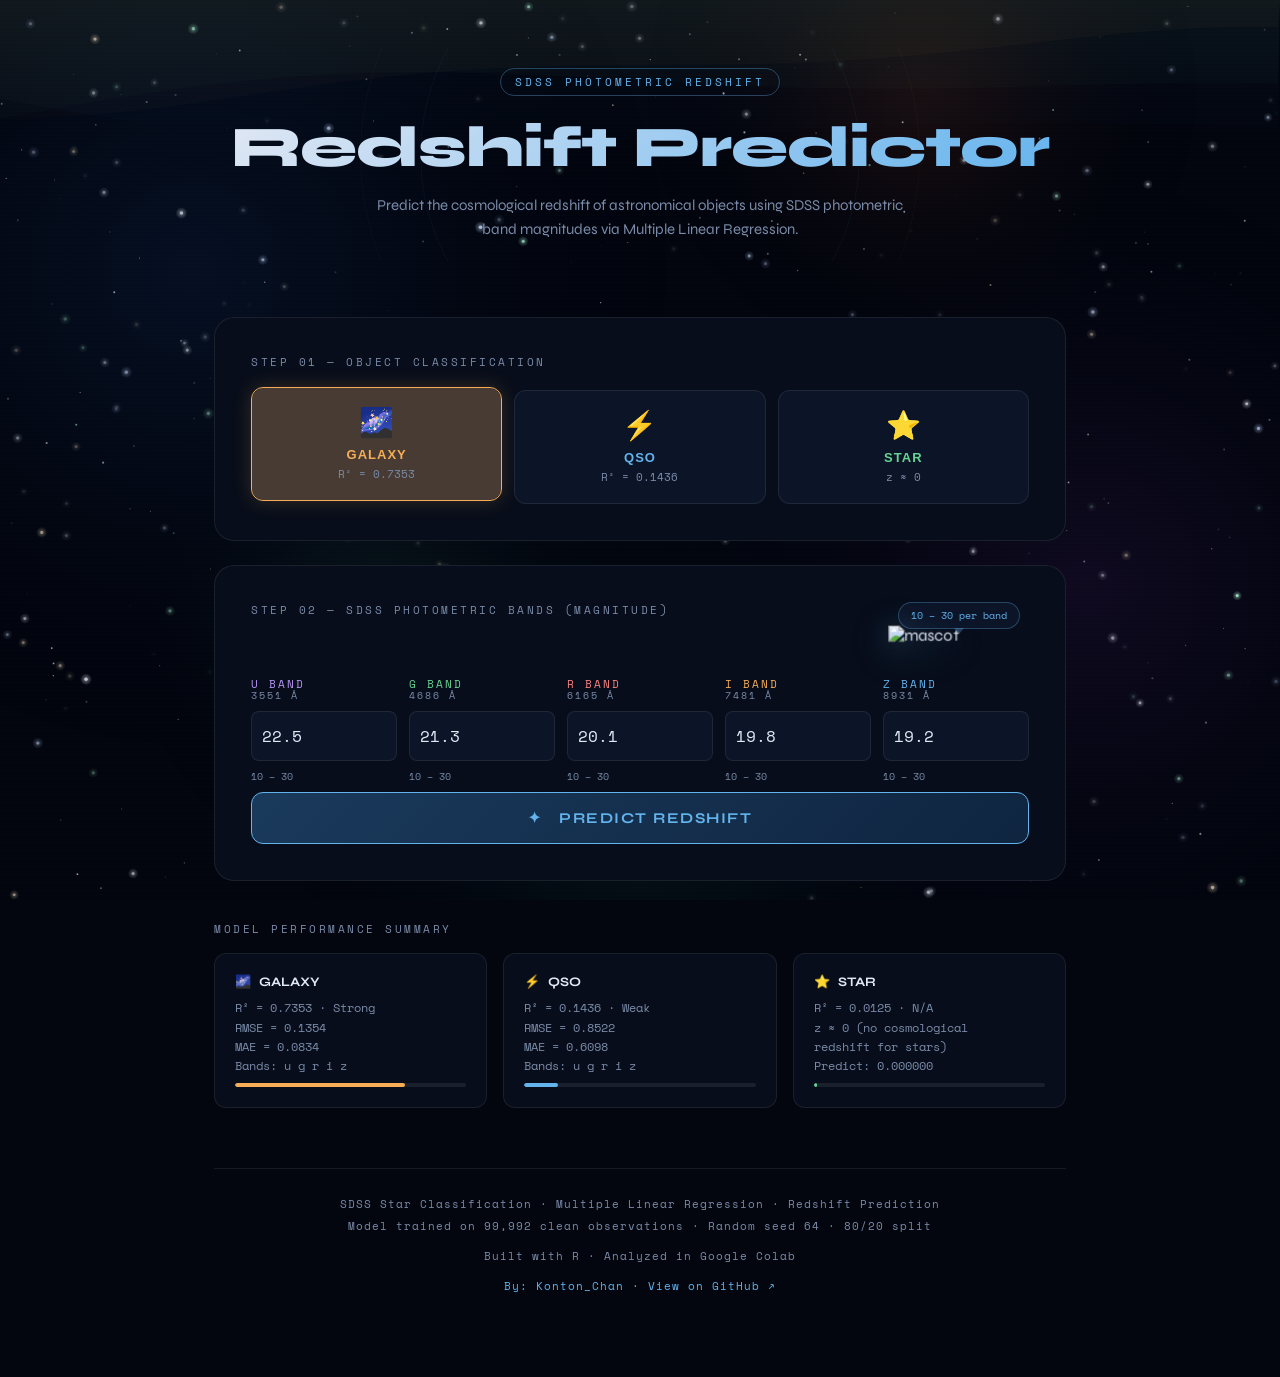
==== Website/index.html @ 76f037a3 "Initial commit — Redshift Predictor website" ====
<!DOCTYPE html>
<html lang="en">
<head>
  <meta charset="UTF-8" />
  <meta name="viewport" content="width=device-width, initial-scale=1.0, maximum-scale=5.0" />
  <title>Redshift Predictor — SDSS MLR</title>
  <link href="https://fonts.googleapis.com/css2?family=Space+Mono:ital,wght@0,400;0,700;1,400&family=Syne:wght@400;600;700;800&display=swap" rel="stylesheet" />
  <link rel="stylesheet" href="style.css" />

</head>
<body>

<canvas id="nebula-canvas"></canvas>
<canvas id="aurora-canvas"></canvas>
<canvas id="starfield"></canvas>
<canvas id="particle-canvas"></canvas>

<div class="wrapper">

  <header>
    <div class="orbit-ring"></div>
    <div class="orbit-ring orbit-ring-2"></div>
    <div class="badge">SDSS Photometric Redshift</div>
    <h1>Redshift Predictor</h1>
    <p class="subtitle">Predict the cosmological redshift of astronomical objects using SDSS photometric band magnitudes via Multiple Linear Regression.</p>
  </header>

  <!-- Step 1 -->
  <div class="card">
    <div class="card-label">Step 01 — Object Classification</div>
    <div class="class-grid">
      <button class="class-btn galaxy active" onclick="selectClass('GALAXY',this)">
        <span class="class-icon">🌌</span>
        <span class="class-name">GALAXY</span>
        <span class="class-desc">R² = 0.7353</span>
      </button>
      <button class="class-btn qso" onclick="selectClass('QSO',this)">
        <span class="class-icon">⚡</span>
        <span class="class-name">QSO</span>
        <span class="class-desc">R² = 0.1436</span>
      </button>
      <button class="class-btn star" onclick="selectClass('STAR',this)">
        <span class="class-icon">⭐</span>
        <span class="class-name">STAR</span>
        <span class="class-desc">z ≈ 0</span>
      </button>
    </div>
  </div>

  <!-- Step 2 -->
  <div class="card">
    <div class="step02-header">
      <div class="card-label" style="margin-bottom:0">Step 02 — SDSS Photometric Bands (magnitude)</div>
      <div class="mascot-wrap">
        <div class="mascot-bubble">10 – 30 per band</div>
        <img src="image/Konton_Chan_I_Alert%20Star_2026-02-14-16-50-07.gif" alt="mascot" class="mascot-img" />
      </div>
    </div>
    <div class="band-grid">
      <div class="band-field">
        <label class="band-label u">u band<span class="band-wl">3551 Å</span></label>
        <input type="number" id="band_u" value="22.5" step="0.001" min="10" max="30" />
        <span class="band-hint">10 – 30</span>
      </div>
      <div class="band-field">
        <label class="band-label g">g band<span class="band-wl">4686 Å</span></label>
        <input type="number" id="band_g" value="21.3" step="0.001" min="10" max="30" />
        <span class="band-hint">10 – 30</span>
      </div>
      <div class="band-field">
        <label class="band-label r">r band<span class="band-wl">6165 Å</span></label>
        <input type="number" id="band_r" value="20.1" step="0.001" min="10" max="30" />
        <span class="band-hint">10 – 30</span>
      </div>
      <div class="band-field">
        <label class="band-label i">i band<span class="band-wl">7481 Å</span></label>
        <input type="number" id="band_i" value="19.8" step="0.001" min="10" max="30" />
        <span class="band-hint">10 – 30</span>
      </div>
      <div class="band-field">
        <label class="band-label z">z band<span class="band-wl">8931 Å</span></label>
        <input type="number" id="band_z" value="19.2" step="0.001" min="10" max="30" />
        <span class="band-hint">10 – 30</span>
      </div>
    </div>
    <div class="error-msg" id="error-msg"></div>
    <button class="predict-btn" id="predict-btn" onclick="predict()">
      <span>✦ &nbsp; Predict Redshift</span>
    </button>
  </div>

  <!-- Result -->
  <div id="result-panel">
    <div class="result-inner">
      <div class="result-label">Predicted Redshift (z)</div>
      <div class="result-value" id="result-value">—</div>
      <div class="result-unit">dimensionless · cosmological redshift</div>
      <div class="result-grid">
        <div class="result-stat"><div class="stat-label">Class</div><div class="stat-value" id="res-class">—</div></div>
        <div class="result-stat"><div class="stat-label">Model R²</div><div class="stat-value" id="res-r2">—</div></div>
        <div class="result-stat"><div class="stat-label">RMSE</div><div class="stat-value" id="res-rmse">—</div></div>
      </div>
      <div class="equation-box">
        <div class="equation-title">Model Equation</div>
        <div class="equation-text" id="res-equation">—</div>
      </div>
      <div id="res-warning"></div>
    </div>
  </div>

  <!-- Simulation -->
  <div id="sim-panel" style="display:none;">
    <div style="font-family:'Space Mono',monospace;font-size:11px;letter-spacing:2.5px;text-transform:uppercase;color:var(--text-dim);margin-bottom:16px;">✦ Redshift Simulation</div>

    <div class="card" style="margin-bottom:16px;">
      <div class="card-label">① Doppler Colour Shift — Interactive</div>
      <p style="font-size:12px;color:var(--text-dim);font-family:'Space Mono',monospace;margin-bottom:20px;">
        Drag the slider to explore z around your predicted value.
        The strip shows the physical Hα wavelength colour with <strong style="color:var(--text)">contrast-enhanced brightness</strong> —
        the swatch shows the true colour. Lighter = shorter wavelength, darker = longer.
      </p>

      <!-- TOP ROW: Big swatch + 4 stat boxes -->
      <div style="display:flex;gap:16px;align-items:center;margin-bottom:20px;flex-wrap:wrap;">

        <!-- Swatch -->
        <div style="text-align:center;flex-shrink:0;">
          <div id="doppler-swatch"
            style="width:clamp(64px,10vw,90px);height:clamp(64px,10vw,90px);
                   border-radius:50%;border:2px solid var(--border-glow);
                   transition:background 0.1s ease,box-shadow 0.1s ease;
                   display:flex;align-items:center;justify-content:center;">
          </div>
          <div style="font-family:'Space Mono',monospace;font-size:9px;
            color:var(--text-dim);margin-top:8px;letter-spacing:1px;">H-α colour</div>
          <div id="doppler-swatch-label" style="font-family:'Space Mono',monospace;font-size:11px;
            color:#fff;font-weight:700;margin-top:4px;
            background:rgba(0,0,0,0.55);border-radius:6px;
            padding:2px 8px;display:inline-block;
            border:1px solid rgba(255,255,255,0.15);"></div>
        </div>

        <!-- 4 info chips in a 2×2 grid -->
        <div style="flex:1;min-width:220px;display:grid;grid-template-columns:1fr 1fr;gap:10px;">
          <div style="background:var(--bg3);border:1px solid var(--border);border-radius:10px;padding:12px;">
            <div style="font-family:'Space Mono',monospace;font-size:9px;letter-spacing:1px;text-transform:uppercase;color:var(--text-dim);margin-bottom:4px;">Redshift z</div>
            <div id="di-z" style="font-family:'Space Mono',monospace;font-size:clamp(16px,3.5vw,22px);font-weight:700;color:var(--text);">—</div>
          </div>
          <div style="background:var(--bg3);border:1px solid var(--border);border-radius:10px;padding:12px;">
            <div style="font-family:'Space Mono',monospace;font-size:9px;letter-spacing:1px;text-transform:uppercase;color:var(--text-dim);margin-bottom:4px;">Observed λ (Hα)</div>
            <div id="di-obs" style="font-family:'Space Mono',monospace;font-size:clamp(13px,2.5vw,16px);font-weight:700;color:var(--text);">—</div>
          </div>
          <div style="background:var(--bg3);border:1px solid var(--border);border-radius:10px;padding:12px;">
            <div style="font-family:'Space Mono',monospace;font-size:9px;letter-spacing:1px;text-transform:uppercase;color:var(--text-dim);margin-bottom:4px;">Spectral Region</div>
            <div id="di-region" style="font-family:'Space Mono',monospace;font-size:clamp(10px,2vw,12px);font-weight:700;color:var(--qso);">—</div>
          </div>
          <div style="background:var(--bg3);border:1px solid var(--border);border-radius:10px;padding:12px;">
            <div style="font-family:'Space Mono',monospace;font-size:9px;letter-spacing:1px;text-transform:uppercase;color:var(--text-dim);margin-bottom:4px;">Wavelength Shift</div>
            <div id="di-shift" style="font-family:'Space Mono',monospace;font-size:clamp(10px,2vw,12px);font-weight:700;color:var(--galaxy);">—</div>
          </div>
        </div>
      </div>

      <!-- Spectrum strip -->
      <canvas id="doppler-canvas" class="sim-canvas" style="height:52px;border-radius:8px;cursor:pointer;"></canvas>

      <!-- z axis labels below strip -->
      <div style="display:flex;justify-content:space-between;align-items:center;margin-top:5px;font-family:'Space Mono',monospace;font-size:10px;color:var(--text-dim);">
        <span id="doppler-axis-min">z = 0</span>
        <span style="display:flex;flex-direction:column;align-items:center;gap:2px;">
          <span id="doppler-label" style="color:var(--qso);font-weight:700;"></span>
          <span id="doppler-wl-range" style="font-size:8px;color:rgba(122,139,168,0.6);letter-spacing:1px;"></span>
        </span>
        <span id="doppler-axis-max">z = 5</span>
      </div>

      <!-- Slider + Animate button -->
      <div style="display:flex;align-items:center;gap:12px;margin-top:14px;">
        <input type="range" id="doppler-slider" min="0" max="5" step="0.001" value="0"
          oninput="onDopplerSlide(this.value)"
          style="flex:1;" />
        <button id="doppler-anim-btn" onclick="toggleDopplerAnim()"
          style="flex-shrink:0;background:var(--bg3);border:1.5px solid rgba(99,179,237,0.4);
                 border-radius:8px;color:var(--qso);font-family:'Space Mono',monospace;
                 font-size:10px;padding:8px 14px;cursor:pointer;white-space:nowrap;
                 transition:all 0.2s ease;display:flex;align-items:center;gap:6px;">
          <span id="doppler-anim-icon">▶</span>
          <span id="doppler-anim-label">Animate z: 0 → 5</span>
        </button>
      </div>

      <!-- Out-of-range note (shown below slider when predicted z > 5) -->
      <div id="doppler-range-note" style="display:none;background:rgba(99,179,237,0.07);
        border:1px solid rgba(99,179,237,0.25);border-radius:8px;padding:10px 14px;
        font-family:'Space Mono',monospace;font-size:10px;color:var(--qso);
        line-height:1.6;margin-top:12px;"></div>

      <!-- Notable lines at current z -->
      <div style="margin-top:16px;">
        <div style="font-family:'Space Mono',monospace;font-size:9px;letter-spacing:1.5px;text-transform:uppercase;color:var(--text-dim);margin-bottom:8px;">Key emission lines at current z</div>
        <div id="doppler-lines" style="display:flex;flex-wrap:wrap;gap:6px;"></div>
      </div>
    </div>

    <div class="card" style="margin-bottom:16px;">
      <div class="card-label">② SED Profile — Your Object Photometry</div>
      <p style="font-size:12px;color:var(--text-dim);font-family:'Space Mono',monospace;margin-bottom:14px;">Spectral Energy Distribution across 5 SDSS bands. Lower magnitude = brighter.</p>
      <canvas id="sed-canvas" class="sim-canvas" style="height:200px;"></canvas>
    </div>

    <div class="card" style="margin-bottom:16px;">
      <div class="card-label">③ Spectral Emission Line Shift</div>
      <p style="font-size:12px;color:var(--text-dim);font-family:'Space Mono',monospace;margin-bottom:14px;">Emission lines shift to longer wavelengths. Observed λ = Rest λ × (1 + z).</p>
      <canvas id="spectral-canvas" class="sim-canvas" style="height:260px;"></canvas>
    </div>

    <div class="card" style="margin-bottom:16px;">
      <div class="card-label">④ Cosmic Distance Estimation</div>
      <div id="cosmic-stats" style="display:grid;grid-template-columns:repeat(2,1fr);gap:12px;margin-bottom:16px;"></div>
      <canvas id="cosmic-canvas" class="sim-canvas" style="height:110px;border-radius:8px;"></canvas>
      <p style="font-size:10px;color:var(--text-dim);font-family:'Space Mono',monospace;margin-top:8px;">* d ≈ (c/H₀)×z, H₀=70 km/s/Mpc. Light travel time via ΛCDM approximation.</p>
    </div>
  </div>

  <!-- Info -->
  <div class="info-section">
    <div class="card-label" style="margin-bottom:16px;">Model Performance Summary</div>
    <div class="info-grid">
      <div class="info-card">
        <div class="info-card-title"><span style="color:var(--galaxy)">🌌</span> GALAXY</div>
        <div class="info-card-body">R² = 0.7353 · Strong<br>RMSE = 0.1354<br>MAE = 0.0834<br>Bands: u g r i z</div>
        <div class="r2-bar-wrap"><div class="r2-bar" data-width="73.53" style="background:var(--galaxy)"></div></div>
      </div>
      <div class="info-card">
        <div class="info-card-title"><span style="color:var(--qso)">⚡</span> QSO</div>
        <div class="info-card-body">R² = 0.1436 · Weak<br>RMSE = 0.8522<br>MAE = 0.6098<br>Bands: u g r i z</div>
        <div class="r2-bar-wrap"><div class="r2-bar" data-width="14.36" style="background:var(--qso)"></div></div>
      </div>
      <div class="info-card">
        <div class="info-card-title"><span style="color:var(--star)">⭐</span> STAR</div>
        <div class="info-card-body">R² = 0.0125 · N/A<br>z ≈ 0 (no cosmological<br>redshift for stars)<br>Predict: 0.000000</div>
        <div class="r2-bar-wrap"><div class="r2-bar" data-width="1.25" style="background:var(--star)"></div></div>
      </div>
    </div>
  </div>

  <footer>
    <div>SDSS Star Classification · Multiple Linear Regression · Redshift Prediction</div>
    <div>Model trained on 99,992 clean observations · Random seed 64 · 80/20 split</div>
    <div style="margin-top:8px;">Built with R · Analyzed in Google Colab</a></div>
    <div style="margin-top:8px;"><a href="https://github.com/Konton-Chan/MLR_Redshift_Using_R.git" target="_blank">By: Konton_Chan · View on GitHub ↗</a></div>
  </footer>

</div><!-- /wrapper -->

<script src="script.js"></script>
</body>
</html>
---- Website/style.css ----
/* ── Reset ── */
*, *::before, *::after { box-sizing: border-box; margin: 0; padding: 0; }

:root {
  --bg:#03060f; --bg2:#070d1a; --bg3:#0c1528;
  --border:rgba(255,255,255,0.08); --border-glow:rgba(99,179,237,0.3);
  --text:#e2e8f4; --text-dim:#7a8ba8;
  --galaxy:#f6ad55; --galaxy-glow:rgba(246,173,85,0.25);
  --qso:#63b3ed;    --qso-glow:rgba(99,179,237,0.25);
  --star:#68d391;   --star-glow:rgba(104,211,145,0.25);
  --accent:#63b3ed; --radius:12px;
}

html { scroll-behavior: smooth; }

body {
  background: var(--bg);
  color: var(--text);
  font-family: 'Syne', sans-serif;
  min-height: 100vh;
  overflow-x: hidden;
}

/* ── Canvas Layers ── */
#nebula-canvas, #aurora-canvas, #starfield, #particle-canvas {
  position: fixed; inset: 0; pointer-events: none;
}
#nebula-canvas   { z-index: 0; }
#aurora-canvas   { z-index: 1; opacity: 0.5; }
#starfield       { z-index: 2; }
#particle-canvas { z-index: 100; }

body::after {
  content: ''; position: fixed; inset: 0; z-index: 3; pointer-events: none;
  background: repeating-linear-gradient(0deg, transparent, transparent 2px,
    rgba(0,0,0,0.025) 2px, rgba(0,0,0,0.025) 4px);
}

/* ── Layout ── */
.wrapper {
  position: relative; z-index: 4;
  max-width: 900px; margin: 0 auto;
  padding: clamp(24px, 5vw, 48px) clamp(16px, 4vw, 24px) 80px;
}

/* ── Header ── */
header {
  text-align: center; margin-bottom: clamp(32px, 5vw, 56px);
  animation: fadeDown 1s ease both; position: relative;
  /* Clip orbit rings so they don't cause horizontal scroll */
  overflow: hidden;
  padding: 20px 0;
}

.orbit-ring {
  position: absolute; top: 50%; left: 50%;
  transform: translate(-50%, -50%);
  /* Use vmin so rings scale with viewport */
  width: min(440px, 90vmin); height: min(440px, 90vmin);
  border: 1px solid rgba(99,179,237,0.06);
  border-radius: 50%; animation: spin 30s linear infinite; pointer-events: none;
}
.orbit-ring::before {
  content: '✦'; position: absolute; top: -9px; left: 50%;
  transform: translateX(-50%); color: var(--qso); font-size: 14px; opacity: 0.7;
}
.orbit-ring-2 {
  width: min(560px, 110vmin); height: min(560px, 110vmin);
  border-color: rgba(246,173,85,0.04);
  animation: spin 50s linear infinite reverse;
}
.orbit-ring-2::before { content: '✦'; color: var(--galaxy); opacity: 0.4; }
@keyframes spin { to { transform: translate(-50%,-50%) rotate(360deg); } }

.badge {
  display: inline-block; font-family: 'Space Mono', monospace;
  font-size: clamp(9px, 2vw, 11px); letter-spacing: 3px; text-transform: uppercase;
  color: var(--qso); border: 1px solid rgba(99,179,237,0.35);
  padding: 5px 14px; border-radius: 100px; margin-bottom: 20px;
  animation: pulse-border 3s ease-in-out infinite; position: relative;
}
@keyframes pulse-border {
  0%,100% { border-color: rgba(99,179,237,0.35); box-shadow: none; }
  50%      { border-color: rgba(99,179,237,0.8);  box-shadow: 0 0 14px rgba(99,179,237,0.2); }
}

h1 {
  font-size: clamp(1.8rem, 7vw, 3.6rem); font-weight: 800;
  line-height: 1.1; letter-spacing: -1px;
  background: linear-gradient(135deg, #e2e8f4 0%, #63b3ed 50%, #f6ad55 100%);
  background-size: 200% 200%;
  -webkit-background-clip: text; -webkit-text-fill-color: transparent; background-clip: text;
  margin-bottom: 14px; animation: gradient-shift 6s ease infinite; position: relative;
}
@keyframes gradient-shift { 0%,100%{background-position:0% 50%} 50%{background-position:100% 50%} }

.subtitle {
  font-size: clamp(13px, 2.5vw, 15px); color: var(--text-dim);
  line-height: 1.6; max-width: 560px; margin: 0 auto; position: relative;
}

/* ── Card ── */
.card {
  background: var(--bg2); border: 1px solid var(--border); border-radius: 20px;
  padding: clamp(20px, 4vw, 36px); margin-bottom: 24px;
  animation: fadeUp 0.7s ease both; position: relative; overflow: hidden;
  will-change: transform; transition: box-shadow 0.3s ease;
}
.card:nth-child(2){ animation-delay: 0.15s; }
.card:nth-child(3){ animation-delay: 0.30s; }
.card::after {
  content: ''; position: absolute; top: 0; left: -100%; width: 50%; height: 100%;
  background: linear-gradient(90deg, transparent, rgba(255,255,255,0.02), transparent);
  transform: skewX(-20deg); animation: card-sweep 6s ease-in-out infinite;
  pointer-events: none;
}
@keyframes card-sweep { 0%,70%{left:-100%} 100%{left:160%} }
.card:hover { box-shadow: 0 0 40px rgba(99,179,237,0.08), 0 8px 32px rgba(0,0,0,0.3); }

.card-label {
  font-family: 'Space Mono', monospace; font-size: 11px;
  letter-spacing: 2.5px; text-transform: uppercase; color: var(--text-dim); margin-bottom: 20px;
}

/* ── Class Selector ── */
.class-grid { display: grid; grid-template-columns: repeat(3, 1fr); gap: 12px; }

.class-btn {
  background: var(--bg3); border: 1.5px solid var(--border); border-radius: var(--radius);
  padding: clamp(12px, 2.5vw, 18px) clamp(8px, 2vw, 12px);
  cursor: pointer; text-align: center; position: relative; overflow: hidden;
  transition: all 0.3s ease; width: 100%;
}
.class-btn::before {
  content: ''; position: absolute; inset: 0; opacity: 0;
  transition: opacity 0.25s ease; border-radius: var(--radius);
}
.class-btn::after {
  content: ''; position: absolute; top: -50%; left: -75%; width: 50%; height: 200%;
  background: linear-gradient(90deg, transparent, rgba(255,255,255,0.07), transparent);
  transform: skewX(-20deg); transition: left 0.5s ease;
}
.class-btn:hover::after { left: 125%; }
.class-btn.galaxy::before { background: var(--galaxy-glow); }
.class-btn.qso::before    { background: var(--qso-glow); }
.class-btn.star::before   { background: var(--star-glow); }
.class-btn:hover::before, .class-btn.active::before { opacity: 1; }
.class-btn.galaxy:hover, .class-btn.galaxy.active { border-color: var(--galaxy); box-shadow: 0 0 20px rgba(246,173,85,0.2); transform: translateY(-3px); }
.class-btn.qso:hover,    .class-btn.qso.active    { border-color: var(--qso);    box-shadow: 0 0 20px rgba(99,179,237,0.2);  transform: translateY(-3px); }
.class-btn.star:hover,   .class-btn.star.active   { border-color: var(--star);   box-shadow: 0 0 20px rgba(104,211,145,0.2); transform: translateY(-3px); }

.class-icon { font-size: clamp(22px, 4vw, 28px); display: block; margin-bottom: 8px; transition: transform 0.3s ease; position: relative; }
.class-btn:hover .class-icon { transform: scale(1.25) rotate(-8deg); }
.class-name { font-size: clamp(11px, 2vw, 13px); font-weight: 700; letter-spacing: 1px; display: block; position: relative; }
.class-btn.galaxy .class-name { color: var(--galaxy); }
.class-btn.qso    .class-name { color: var(--qso); }
.class-btn.star   .class-name { color: var(--star); }
.class-desc { font-size: clamp(9px, 1.8vw, 11px); color: var(--text-dim); margin-top: 4px; display: block; position: relative; font-family: 'Space Mono', monospace; }

/* ── Band Inputs ── */
.band-grid { display: grid; grid-template-columns: repeat(5, 1fr); gap: clamp(8px, 2vw, 12px); }
.band-field { display: flex; flex-direction: column; gap: 8px; min-width: 0; }

.band-label { font-family: 'Space Mono', monospace; font-size: clamp(9px, 1.8vw, 11px); letter-spacing: 2px; text-transform: uppercase; }
.band-label.u { color: #b794f4; }
.band-label.g { color: #68d391; }
.band-label.r { color: #fc8181; }
.band-label.i { color: #f6ad55; }
.band-label.z { color: #63b3ed; }
.band-wl { font-size: 10px; color: var(--text-dim); font-family: 'Space Mono', monospace; display: block; margin-top: -4px; }

input[type="number"] {
  background: var(--bg3); border: 1.5px solid var(--border); border-radius: 8px;
  color: var(--text); font-family: 'Space Mono', monospace;
  /* 16px minimum to prevent iOS auto-zoom */
  font-size: 16px;
  padding: clamp(8px, 2vw, 12px) clamp(6px, 1.5vw, 10px);
  width: 100%; outline: none; -moz-appearance: textfield; appearance: textfield;
  transition: border-color 0.2s ease, box-shadow 0.2s ease;
}
input[type="number"]::-webkit-outer-spin-button,
input[type="number"]::-webkit-inner-spin-button { -webkit-appearance: none; appearance: none; }
input[type="number"]:focus {
  border-color: var(--accent);
  box-shadow: 0 0 0 3px rgba(99,179,237,0.12);
  /* Removed scale(1.03) — causes overflow on mobile */
}
.band-hint { font-size: 10px; color: var(--text-dim); font-family: 'Space Mono', monospace; }

/* ── Step 02 Mascot Header ── */
.step02-header {
  display: flex; align-items: flex-start;
  justify-content: space-between; margin-bottom: 24px; gap: 12px;
}
.mascot-wrap { display: flex; flex-direction: column; align-items: center; flex-shrink: 0; }
.mascot-bubble {
  background: var(--bg3); border: 1px solid var(--border-glow); border-radius: 100px;
  padding: 5px 12px; font-family: 'Space Mono', monospace; font-size: clamp(9px, 1.8vw, 10px);
  color: var(--qso); white-space: nowrap; margin-bottom: 4px; position: relative;
  animation: float 3s ease-in-out infinite;
}
.mascot-bubble::after {
  content: ''; position: absolute; bottom: -6px; left: 50%; transform: translateX(-50%);
  border-left: 5px solid transparent; border-right: 5px solid transparent;
  border-top: 6px solid var(--border-glow);
}
.mascot-img {
  width: clamp(90px, 14vw, 140px);
  height: auto;
  image-rendering: auto;
  will-change: transform, filter;
  transform-origin: center bottom;
  /* animation driven by rAF JS for native refresh-rate smoothness */
}
@keyframes float { 0%,100%{transform:translateY(0)} 50%{transform:translateY(-5px)} }

/* ── Predict Button ── */
.predict-btn {
  width: 100%; padding: clamp(12px, 2.5vw, 16px);
  background: linear-gradient(135deg, #1a3a5c, #0f2540);
  border: 1.5px solid var(--qso); border-radius: var(--radius);
  color: var(--qso); font-family: 'Syne', sans-serif;
  font-size: clamp(13px, 2.5vw, 15px); font-weight: 700; letter-spacing: 1.5px;
  text-transform: uppercase; cursor: pointer; margin-top: 8px;
  position: relative; overflow: hidden; transition: all 0.3s ease;
}
.predict-btn::before {
  content: ''; position: absolute; top: 0; left: -100%; width: 100%; height: 100%;
  background: linear-gradient(90deg, transparent, rgba(99,179,237,0.18), transparent);
  transition: left 0.6s ease;
}
.predict-btn:hover::before { left: 100%; }
.predict-btn:hover { box-shadow: 0 0 30px rgba(99,179,237,0.4), 0 4px 20px rgba(0,0,0,0.4); transform: translateY(-2px); }
.predict-btn:active { transform: translateY(0); }
@keyframes btn-blink { 50%{ opacity: 0.5; } }
.predict-btn.loading span { animation: btn-blink 0.7s step-end infinite; }

/* ── Result Panel ── */
#result-panel { display: none; animation: fadeUp 0.6s ease both; margin-bottom: 24px; }
.result-inner {
  background: var(--bg2); border: 1.5px solid var(--border-glow);
  border-radius: 20px; padding: clamp(20px, 4vw, 36px); position: relative; overflow: hidden;
}
.result-inner::before {
  content: ''; position: absolute; top: -60px; right: -60px;
  width: 200px; height: 200px; border-radius: 50%;
  background: radial-gradient(circle, rgba(99,179,237,0.1), transparent 70%);
  animation: glow-pulse 3s ease-in-out infinite; pointer-events: none;
}
.result-inner::after {
  content: ''; position: absolute; top: 0; left: -60%; width: 60%; height: 100%;
  background: linear-gradient(90deg, transparent, rgba(99,179,237,0.03), transparent);
  animation: scan-sweep 4s ease-in-out infinite; pointer-events: none;
}
@keyframes glow-pulse { 0%,100%{transform:scale(1);opacity:0.6} 50%{transform:scale(1.4);opacity:1} }
@keyframes scan-sweep { 0%{left:-60%} 100%{left:160%} }

.result-label { font-family: 'Space Mono', monospace; font-size: 11px; letter-spacing: 2.5px; text-transform: uppercase; color: var(--text-dim); margin-bottom: 8px; }
.result-value { font-family: 'Space Mono', monospace; font-size: clamp(2rem, 8vw, 4rem); font-weight: 700; letter-spacing: -1px; line-height: 1; margin-bottom: 6px; transition: color 0.4s ease; }
.result-unit  { font-size: clamp(11px, 2vw, 14px); color: var(--text-dim); font-family: 'Space Mono', monospace; margin-bottom: 24px; }

.result-grid { display: grid; grid-template-columns: repeat(3, 1fr); gap: 12px; margin-bottom: 24px; }
.result-stat { background: var(--bg3); border: 1px solid var(--border); border-radius: 10px; padding: clamp(10px, 2vw, 14px); transition: transform 0.2s ease, border-color 0.2s ease; min-width: 0; }
.result-stat:hover { transform: translateY(-2px); border-color: var(--border-glow); }
.stat-label { font-family: 'Space Mono', monospace; font-size: 10px; letter-spacing: 1.5px; color: var(--text-dim); text-transform: uppercase; margin-bottom: 6px; }
.stat-value { font-family: 'Space Mono', monospace; font-size: clamp(11px, 2vw, 14px); font-weight: 700; overflow-wrap: break-word; }

.equation-box { background: var(--bg3); border: 1px solid var(--border); border-radius: 10px; padding: 16px 20px; margin-bottom: 20px; transition: border-color 0.3s ease; overflow-x: auto; }
.equation-box:hover { border-color: var(--border-glow); }
.equation-title { font-family: 'Space Mono', monospace; font-size: 10px; letter-spacing: 2px; color: var(--text-dim); text-transform: uppercase; margin-bottom: 10px; }
.equation-text { font-family: 'Space Mono', monospace; font-size: clamp(10px, 1.8vw, 12px); line-height: 1.9; }
.eq-highlight { color: var(--qso); }

.warning-banner { display: flex; align-items: flex-start; gap: 10px; background: rgba(246,173,85,0.07); border: 1px solid rgba(246,173,85,0.3); border-radius: 10px; padding: 14px 16px; font-size: clamp(11px, 2vw, 13px); color: var(--galaxy); line-height: 1.5; animation: fadeUp 0.4s ease both; }
.warning-banner.good { background: rgba(104,211,145,0.07); border-color: rgba(104,211,145,0.3); color: var(--star); }

.error-msg { background: rgba(252,129,129,0.07); border: 1px solid rgba(252,129,129,0.3); border-radius: 10px; padding: 14px 16px; color: #fc8181; font-family: 'Space Mono', monospace; font-size: clamp(11px, 2vw, 13px); display: none; margin-top: 12px; animation: shake 0.4s ease both; }
@keyframes shake { 0%,100%{transform:translateX(0)} 20%{transform:translateX(-6px)} 40%{transform:translateX(6px)} 60%{transform:translateX(-4px)} 80%{transform:translateX(4px)} }

/* ── Simulation Canvases ── */
.sim-canvas {
  width: 100%; display: block; border-radius: 8px;
  /* min-height prevents collapse before draw */
  min-height: 60px;
}

/* ── Info Section ── */
.info-section { margin-top: 40px; animation: fadeUp 0.7s ease 0.3s both; }
.info-grid { display: grid; grid-template-columns: repeat(3, 1fr); gap: 16px; }
.info-card { background: var(--bg2); border: 1px solid var(--border); border-radius: var(--radius); padding: clamp(14px, 3vw, 20px); transition: transform 0.3s ease, border-color 0.3s ease, box-shadow 0.3s ease; }
.info-card:hover { transform: translateY(-5px); border-color: var(--border-glow); box-shadow: 0 10px 40px rgba(0,0,0,0.3); }
.info-card-title { font-size: 13px; font-weight: 700; margin-bottom: 8px; display: flex; align-items: center; gap: 8px; }
.info-card-body { font-size: clamp(10px, 1.8vw, 12px); color: var(--text-dim); line-height: 1.6; font-family: 'Space Mono', monospace; }
.r2-bar-wrap { margin-top: 8px; height: 4px; background: var(--border); border-radius: 100px; overflow: hidden; }
.r2-bar { height: 100%; border-radius: 100px; width: 0; transition: width 1.6s cubic-bezier(0.25,1,0.5,1); }

footer { text-align: center; margin-top: 60px; padding-top: 24px; border-top: 1px solid var(--border); color: var(--text-dim); font-family: 'Space Mono', monospace; font-size: clamp(9px, 1.8vw, 11px); letter-spacing: 1px; line-height: 2; animation: fadeUp 0.7s ease 0.4s both; }
footer a { color: var(--qso); text-decoration: none; }
footer a:hover { text-decoration: underline; }

@keyframes fadeDown { from{opacity:0;transform:translateY(-24px)} to{opacity:1;transform:translateY(0)} }
@keyframes fadeUp   { from{opacity:0;transform:translateY(24px)}  to{opacity:1;transform:translateY(0)} }

/* ══════════════════════════════════════
   RESPONSIVE BREAKPOINTS
══════════════════════════════════════ */

/* ── Tablet: 601px – 768px ── */
@media (max-width: 768px) {
  .result-grid   { grid-template-columns: repeat(2, 1fr); }
  .info-grid     { grid-template-columns: repeat(2, 1fr); }
  #cosmic-stats  { grid-template-columns: repeat(2, 1fr) !important; }
  .band-grid     { grid-template-columns: repeat(3, 1fr); }
}

/* ── Mobile: ≤ 600px ── */
@media (max-width: 600px) {
  .class-grid    { grid-template-columns: repeat(3, 1fr); gap: 8px; }
  .band-grid     { grid-template-columns: repeat(3, 1fr); }
  .result-grid   { grid-template-columns: repeat(2, 1fr); }
  .info-grid     { grid-template-columns: 1fr; }
  #cosmic-stats  { grid-template-columns: 1fr !important; }
  .orbit-ring, .orbit-ring-2 { display: none; }

  /* Step02 header stacks on very small screens */
  .step02-header { flex-wrap: wrap; }
  .mascot-wrap   { order: -1; width: 100%; flex-direction: row; align-items: center; gap: 10px; margin-bottom: 8px; }
  .mascot-bubble { margin-bottom: 0; }
  .mascot-img    { width: 72px; }

  /* Equation scrollable */
  .equation-text { font-size: 10px; }
}

/* ── Doppler Interactive ── */
.doppler-swatch-row {
  display: flex; align-items: center; gap: 16px; margin-bottom: 16px; flex-wrap: wrap;
}
.doppler-swatch {
  width: clamp(48px,8vw,72px); height: clamp(48px,8vw,72px);
  border-radius: 50%; border: 2px solid rgba(255,255,255,0.15);
  flex-shrink: 0; transition: background 0.15s ease;
  box-shadow: 0 0 20px rgba(0,0,0,0.5);
}
.doppler-info { flex: 1; min-width: 180px; }
.doppler-info-line {
  font-family: 'Space Mono', monospace; font-size: 11px;
  color: var(--text-dim); margin-bottom: 4px;
}
.doppler-info-line span { color: var(--text); font-weight: 700; }

/* .doppler-slider-wrap and .doppler-slider-label removed — not used */
/* ── Doppler Slider — matches strip above it (Hα colour journey z=0→5) ── */
#doppler-slider {
  -webkit-appearance: none; appearance: none;
  width: 100%; height: 8px; border-radius: 100px;
  /* Default: dark red gradient matching NIR/MIR strip (overridden by JS) */
  background: linear-gradient(90deg, #dc2200 0%, #550000 50%, #0a0000 100%);
  outline: none; cursor: pointer;
  border: 1px solid rgba(255,255,255,0.15);
  box-shadow: 0 0 8px rgba(0,0,0,0.4);
}
#doppler-slider::-webkit-slider-thumb {
  -webkit-appearance: none; appearance: none;
  width: 20px; height: 20px; border-radius: 50%;
  background: #fff;
  border: 2.5px solid #fff;
  box-shadow: 0 0 12px rgba(255,255,255,0.7), 0 0 4px rgba(0,0,0,0.5);
  cursor: grab; transition: transform 0.15s ease, border-color 0.15s ease, box-shadow 0.15s ease;
}
#doppler-slider::-webkit-slider-thumb:active { transform: scale(1.3); cursor: grabbing; }
#doppler-slider::-moz-range-thumb {
  width: 20px; height: 20px; border-radius: 50%; background: #fff;
  border: 2.5px solid #fff;
  box-shadow: 0 0 12px rgba(255,255,255,0.7); cursor: grab;
}
.doppler-animate-btn {
  display: inline-flex; align-items: center; gap: 8px;
  background: var(--bg3); border: 1px solid var(--border-glow);
  border-radius: 100px; padding: 6px 14px; cursor: pointer;
  font-family: 'Space Mono', monospace; font-size: 10px; letter-spacing: 1px;
  color: var(--qso); transition: all 0.2s ease; margin-top: 12px;
}
.doppler-animate-btn:hover { background: var(--qso-glow); box-shadow: 0 0 12px rgba(99,179,237,0.2); }
.doppler-animate-btn.playing { color: var(--galaxy); border-color: rgba(246,173,85,0.5); }

/* ── Small Mobile: ≤ 400px ── */
@media (max-width: 400px) {
  .class-grid { grid-template-columns: 1fr; }
  .band-grid  { grid-template-columns: repeat(2, 1fr); }
  .card       { border-radius: 14px; }
}
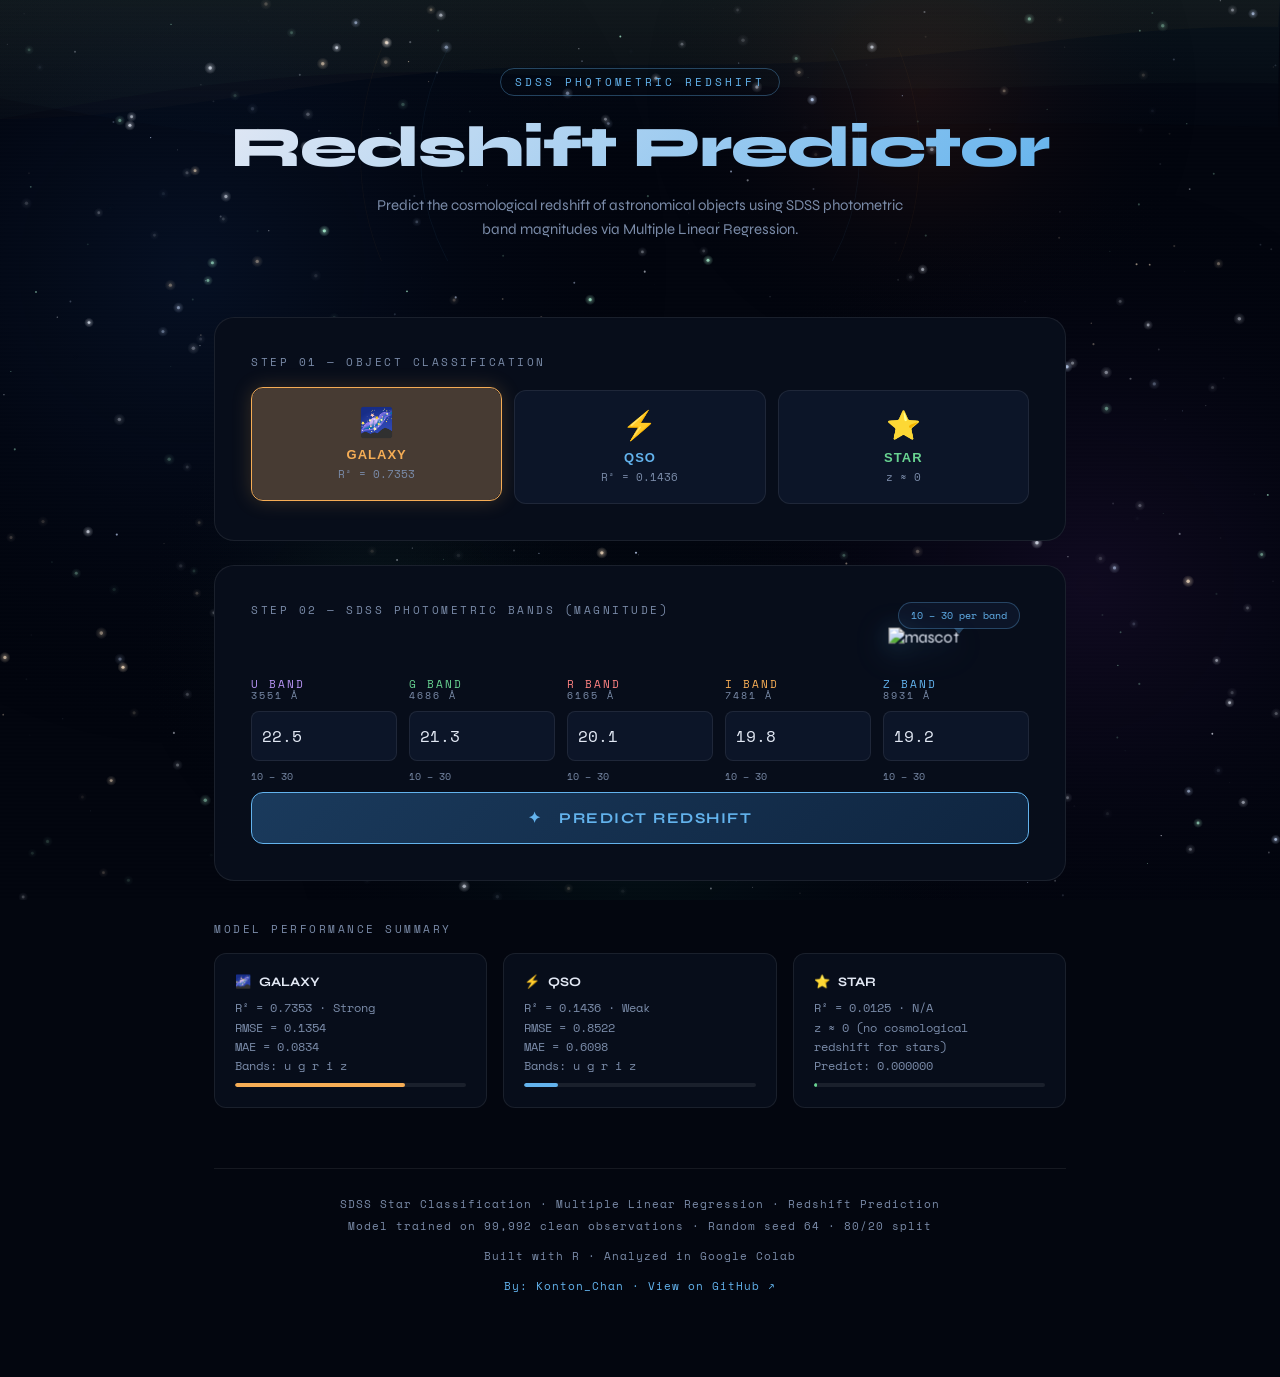
==== commit 69d382a8: "Update footer link" ====
--- a/Website/index.html
+++ b/Website/index.html
@@ -248,7 +248,7 @@
     <div>SDSS Star Classification · Multiple Linear Regression · Redshift Prediction</div>
     <div>Model trained on 99,992 clean observations · Random seed 64 · 80/20 split</div>
     <div style="margin-top:8px;">Built with R · Analyzed in Google Colab</a></div>
-    <div style="margin-top:8px;"><a href="https://github.com/Konton-Chan/MLR_Redshift_Using_R.git" target="_blank">By: Konton_Chan · View on GitHub ↗</a></div>
+    <div style="margin-top:8px;"><a href="https://github.com/Konton-Chan/MLR_Redshift_Using_R" target="_blank">By: Konton_Chan · View on GitHub ↗</a></div>
   </footer>
 
 </div><!-- /wrapper -->
